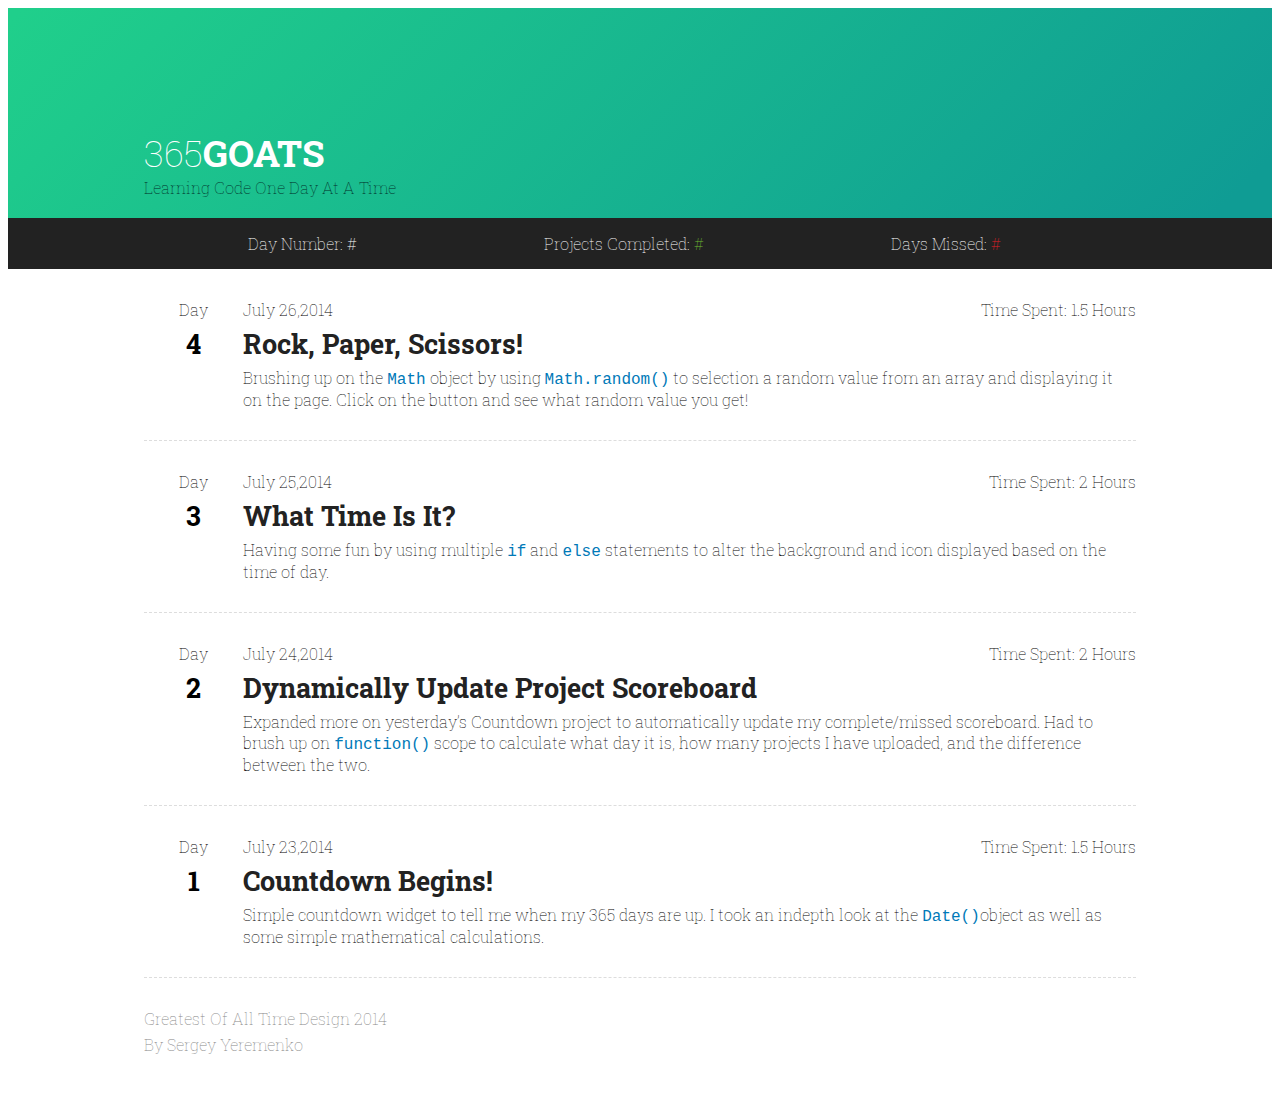
==== index.html @ 5b58e989 "Day 4" ====
<!DOCTYPE html>
<html lang="en" class="no-js">
    <head>
        <meta charset="utf-8">
        <meta http-equiv="X-UA-Compatible" content="IE=edge">
        <title>365 Goats</title>
        <meta name="description" content="Learning Code One Day At A Time">
        <meta name="viewport" content="width=device-width, initial-scale=1">
        <link rel="shortcut icon" href="favicon.ico"> 

        <script src="js/vendor/modernizr-2.6.2.min.js"></script>
        
        <link href='http://fonts.googleapis.com/css?family=Roboto+Slab:100,300,700' rel='stylesheet' type='text/css'>
        <link rel="stylesheet" href="css/normalize.css">
        <link rel="stylesheet" href="css/main.css">
    </head>
    <body>
        <header id="main-header">
            <div class="container">
                <div class="page-title">
                    <h1>
                        <a id="header-logo" href="http://www.365goats.com">
                            <span id="hero-365">365</span><span class="strong">GOATS</span>
                        </a>
                    </h1>
                </div>
                <p class="page-description">Learning Code One Day At A Time</p>
            </div>         
        </header>
        <section id="summary-wrapper">
            <div class="container">
                <div class="summary-single">
                    <span><span class="hidden-sm">Day </span>Number:</span>&nbsp;<span id="day-digit">#</span>
                </div>
                <div class="summary-single">
                    <span><span class="hidden-sm">Projects </span>Completed:</span>&nbsp;<span id="complete-digit">#</span> 
                </div>
                <div class="summary-single">
                    <span><span class="hidden-sm">Days </span>Missed:</span>&nbsp;<span id="missed-digit">#</span>
                </div>
            </div>
        </section>
        <section>
            <div class="container">
                <ul id="project-wrapper">
                    <!-- ////// Day 4 ////// -->
                    <li class="project-single">
                        <div class="project-day text-center">
                            <p>Day<br><span class="project-day-number strong">4</span></p>
                        </div>
                        <div class="project-info-wrapper">
                            <div class="project-info-top">
                                <p>July 26,2014</p>
                                <p class="project-info-time">Time<span class="hidden-sm">&nbsp;Spent</span>: 1.5 Hours</p>
                            </div>
                            <div class="project-info-body">
                                <a href="/day4/summary/" class="project-title strong">Rock, Paper, Scissors!</a>
                                <p class="project-description">Brushing up on the <span class="code">Math</span> object by using <span class="code">Math.random()</span> to selection a random value from an array and displaying it on the page. Click on the button and see what random value you get!</p>
                            </div>
                        </div>
                    </li>
                    <!-- ////// Day 3 ////// -->
                    <li class="project-single">
                        <div class="project-day text-center">
                            <p>Day<br><span class="project-day-number strong">3</span></p>
                        </div>
                        <div class="project-info-wrapper">
                            <div class="project-info-top">
                                <p>July 25,2014</p>
                                <p class="project-info-time">Time<span class="hidden-sm">&nbsp;Spent</span>: 2 Hours</p>
                            </div>
                            <div class="project-info-body">
                                <a href="/day3/summary/" class="project-title strong">What Time Is It?</a>
                                <p class="project-description">Having some fun by using multiple <span class="code">if</span> and <span class="code">else</span> statements to alter the background and icon displayed based on the time of day.</p>
                            </div>
                        </div>
                    </li>
                    <!-- ////// Day 2 ////// -->
                    <li class="project-single">
                        <div class="project-day text-center">
                            <p>Day<br><span class="project-day-number strong">2</span></p>
                        </div>
                        <div class="project-info-wrapper">
                            <div class="project-info-top">
                                <p>July 24,2014</p>
                                <p class="project-info-time">Time<span class="hidden-sm">&nbsp;Spent</span>: 2 Hours</p>
                            </div>
                            <div class="project-info-body">
                                <a href="/day2/summary/" class="project-title strong">Dynamically Update Project Scoreboard</a>
                                <p class="project-description">Expanded more on yesterday’s Countdown project to automatically update my complete/missed scoreboard. Had to brush up on <span class="code">function()</span> scope to calculate what day it is, how many projects I have uploaded, and the difference between the two. </p>
                            </div>
                        </div>
                    </li>
                    <!-- ////// Day 1 ////// -->
                    <li class="project-single">
                        <div class="project-day text-center">
                            <p>Day<br><span class="project-day-number strong">1</span></p>
                        </div>
                        <div class="project-info-wrapper">
                            <div class="project-info-top">
                                <p>July 23,2014</p>
                                <p class="project-info-time">Time<span class="hidden-sm">&nbsp;Spent</span>: 1.5 Hours</p>
                            </div>
                            <div class="project-info-body">
                                <a href="/day1/summary/" class="project-title strong">Countdown Begins!</a>
                                <p class="project-description">Simple countdown widget to tell me when my 365 days are up. I took an indepth look at the <span class="code">Date()</span>object as well as some simple mathematical calculations.</p>
                            </div>
                        </div>
                    </li>
                </ul>
            </div>
        </section>
        <footer>
            <div class="container">
                <a href="http://www.madebygoat.com">Greatest Of All Time Design 2014</a>
                <p>By Sergey Yeremenko</p>
            </div>
        </footer>


        <!-- <script src="//ajax.googleapis.com/ajax/libs/jquery/1.10.2/jquery.min.js"></script> -->
        <!-- <script>window.jQuery || document.write('<script src="js/vendor/jquery-1.10.2.min.js"><\/script>')</script> -->
        <script src="js/plugins.js"></script>
        <script src="js/main.js"></script>
        <script>
          (function(i,s,o,g,r,a,m){i['GoogleAnalyticsObject']=r;i[r]=i[r]||function(){
          (i[r].q=i[r].q||[]).push(arguments)},i[r].l=1*new Date();a=s.createElement(o),
          m=s.getElementsByTagName(o)[0];a.async=1;a.src=g;m.parentNode.insertBefore(a,m)
          })(window,document,'script','//www.google-analytics.com/analytics.js','ga');

          ga('create', 'UA-29685381-2', 'auto');
          ga('send', 'pageview');

        </script>
    </body>
</html>
---- css/main.css ----
html,
#hero-365 {
	font-family: 'Roboto Slab', serif;
	font-weight: 100;
}
.container {
	max-width: 992px;
	margin-left: auto;
	margin-right: auto;
	padding-left: 15px;
	padding-right: 15px;
}
.text-center {
	text-align: center;
}
.text-right {
	text-align: right;
}
.strong {
	font-weight: 700;
}
p, pre {
    margin: 0;
}

/* ================
   ==== HEADER ====
   ================ */

#main-header {
	height: 60px;
	padding-top: 120px;
	padding-bottom: 30px;
}
#main-header,
#mini-header {
	background: #20cf8b; /* Old browsers */
	/* IE9 SVG, needs conditional override of 'filter' to 'none' */
    background: -moz-linear-gradient(-45deg, #20cf8b 1%, #0f9c94 96%); /* FF3.6+ */
	background: -webkit-gradient(linear, left top, right bottom, color-stop(1%,#20cf8b), color-stop(96%,#0f9c94)); /* Chrome,Safari4+ */
	background: -webkit-linear-gradient(-45deg, #20cf8b 1%,#0f9c94 96%); /* Chrome10+,Safari5.1+ */
	background: -o-linear-gradient(-45deg, #20cf8b 1%,#0f9c94 96%); /* Opera 11.10+ */
	background: -ms-linear-gradient(-45deg, #20cf8b 1%,#0f9c94 96%); /* IE10+ */
	background: linear-gradient(135deg, #20cf8b 1%,#0f9c94 96%); /* W3C */
	filter: progid:DXImageTransform.Microsoft.gradient( startColorstr='#20cf8b', endColorstr='#0f9c94',GradientType=1 ); /* IE6-8 fallback on horizontal gradient */
	
	color: #fff;
}
#mini-header {
	padding-top: 15px;
	padding-bottom: 15px;
}
#header-logo,
#summary-header-logo {
	text-decoration: none;
}
#header-logo {
	color: #fff;
}
#summary-header-logo {
	color: #fff;
}
.page-title a {
	display: inline-block;
	text-decoration: none;
	color: #fff;
}
.page-title h1 {
	font-size: 2.33em;
	margin: 0;
}
.page-description {
	color: #012f2a;
	font-size: 1em;
	margin: 0;
}

/* =====================
   ==== SUMMARY ROW ====
   ===================== */

#summary-wrapper {
	background:#222;
	color: #fff;
	padding-top: 15px;
	padding-bottom: 15px;
}
#summary-wrapper p {
	font-weight: 100;
	margin:0;
}
.summary-single {
	display: inline-block;
	width: 32%;
	text-align: center;
}
#complete-digit {
	color:#6DBB33;
}
#missed-digit {
	color: #E11F27;
}
#project-wrapper {
	list-style-type: none;
	padding: 0;
	margin: 0;
}
.project-single {
	padding-top: 30px;
	padding-bottom: 30px;
	border-bottom:1px dashed #ddd;
}
.project-day {
	display: inline-block;
	width: 10%;
	float: left;
}
.project-day-number {
	display: inline-block;
	font-size: 1.666em;
	margin-top: 6px;
}
.project-info-wrapper {
	display: inline-block;
	width: 90%;
}
.project-info-top p {
	display: inline-block;
}
.project-info-time {
	float: right;
}
.project-info-body {
	margin-top: 6px;
}
.project-title {
	display: inline-block;
	font-size: 1.666em;
	margin-bottom: 6px;
	text-decoration: none;
	color: #222;
}
#project-demo {
	padding-top: 30px;
	padding-bottom: 30px;
}

/* ====================
   === CODE-SNIPPET ===
   ==================== */

.code {
	font-family:"Courier New", Courier, monospace;
	color: #0079b8;
}
.code-snippet-title,
.code-snippet {
	display: inline-block;
}
.code-snippet-title {
	color: #cacaca;
    float: left;
    font-size: 1.666em;
    margin-top: 10px;
    padding-right: 3%;
    width: 20%;
}
.code-snippet {
	width: 77%;
}
.code-snippet-second {
	margin-top: 20px;
}
.code-snippet-wrapper {
	color:#333;
	background-color: #f8f8f8;
	font-size: .9em;
	padding:4px 20px;
}


/* ================
   ==== FOOTER ====
   ================ */

footer {
	padding-top:30px;
	padding-bottom: 30px;
	color: #888;
}
footer a {
	color: #888;
	text-decoration: none;
}
footer p {
	margin-top:.33em;
}

@media (max-width: 992px) {
}
@media (max-width: 768px) {
	#main-header {
		padding-top: 30px;
	}
	.hidden-sm {
		display: none;
	}
	.code-snippet-wrapper {
		margin-left: -15px;
		margin-right: -15px;
	}
	.project-title,
	.project-day-number,
	.code-snippet-title  {
		font-size: 1.333em;
	}
	.code-snippet-title,
	.code-snippet {
		width: 100%;
		float: none;
	}
	.code-snippet {
		font-size: .9em;
	}
	.project-day {
		width: 20%;
	}
	.project-info-wrapper {
		width: 80%;
	}
}
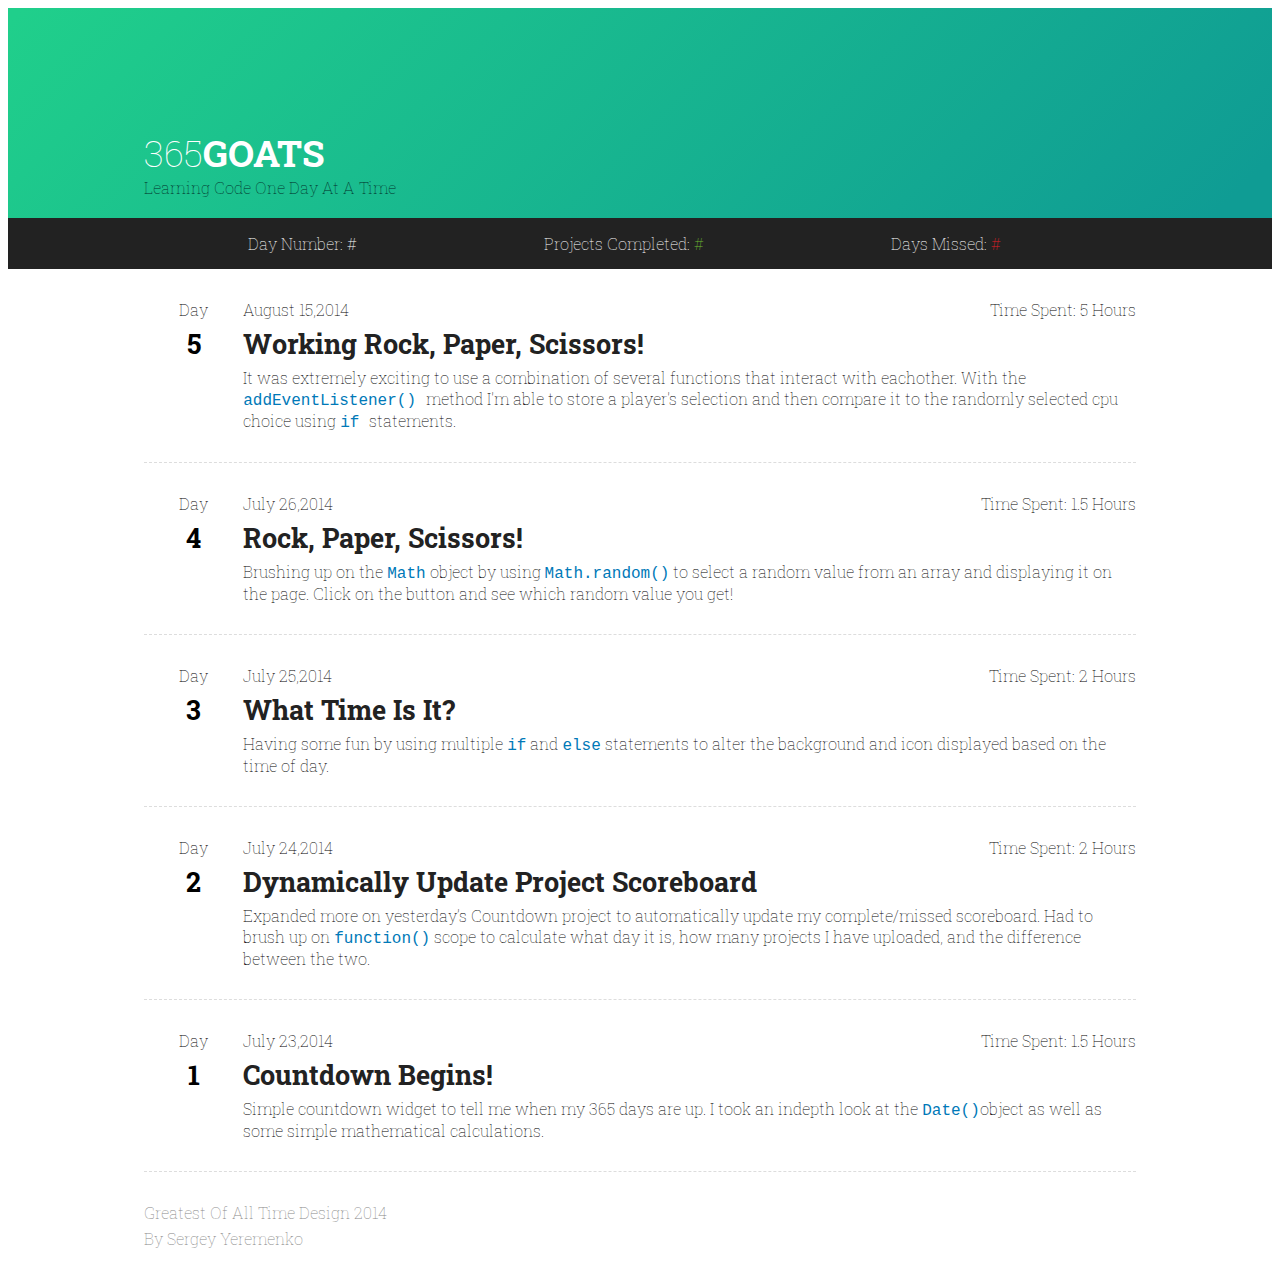
==== commit 37651044: "Day 5" ====
--- a/index.html
+++ b/index.html
@@ -43,6 +43,22 @@
         <section>
             <div class="container">
                 <ul id="project-wrapper">
+                    <!-- ////// Day 5 ////// -->
+                    <li class="project-single">
+                        <div class="project-day text-center">
+                            <p>Day<br><span class="project-day-number strong">5</span></p>
+                        </div>
+                        <div class="project-info-wrapper">
+                            <div class="project-info-top">
+                                <p>August 15,2014</p>
+                                <p class="project-info-time">Time<span class="hidden-sm">&nbsp;Spent</span>: 5 Hours</p>
+                            </div>
+                            <div class="project-info-body">
+                                <a href="/day5/summary/" class="project-title strong">Working Rock, Paper, Scissors!</a>
+                                <p class="project-description">It was extremely exciting to use a combination of several functions that interact with eachother. With the <span class="code">addEventListener() </span>method I'm able to store a player's selection and then compare it to the randomly selected cpu choice using <span class="code">if </span>statements.</p>
+                            </div>
+                        </div>
+                    </li>
                     <!-- ////// Day 4 ////// -->
                     <li class="project-single">
                         <div class="project-day text-center">
@@ -55,7 +71,7 @@
                             </div>
                             <div class="project-info-body">
                                 <a href="/day4/summary/" class="project-title strong">Rock, Paper, Scissors!</a>
-                                <p class="project-description">Brushing up on the <span class="code">Math</span> object by using <span class="code">Math.random()</span> to selection a random value from an array and displaying it on the page. Click on the button and see what random value you get!</p>
+                                <p class="project-description">Brushing up on the <span class="code">Math</span> object by using <span class="code">Math.random()</span> to select a random value from an array and displaying it on the page. Click on the button and see which random value you get!</p>
                             </div>
                         </div>
                     </li>
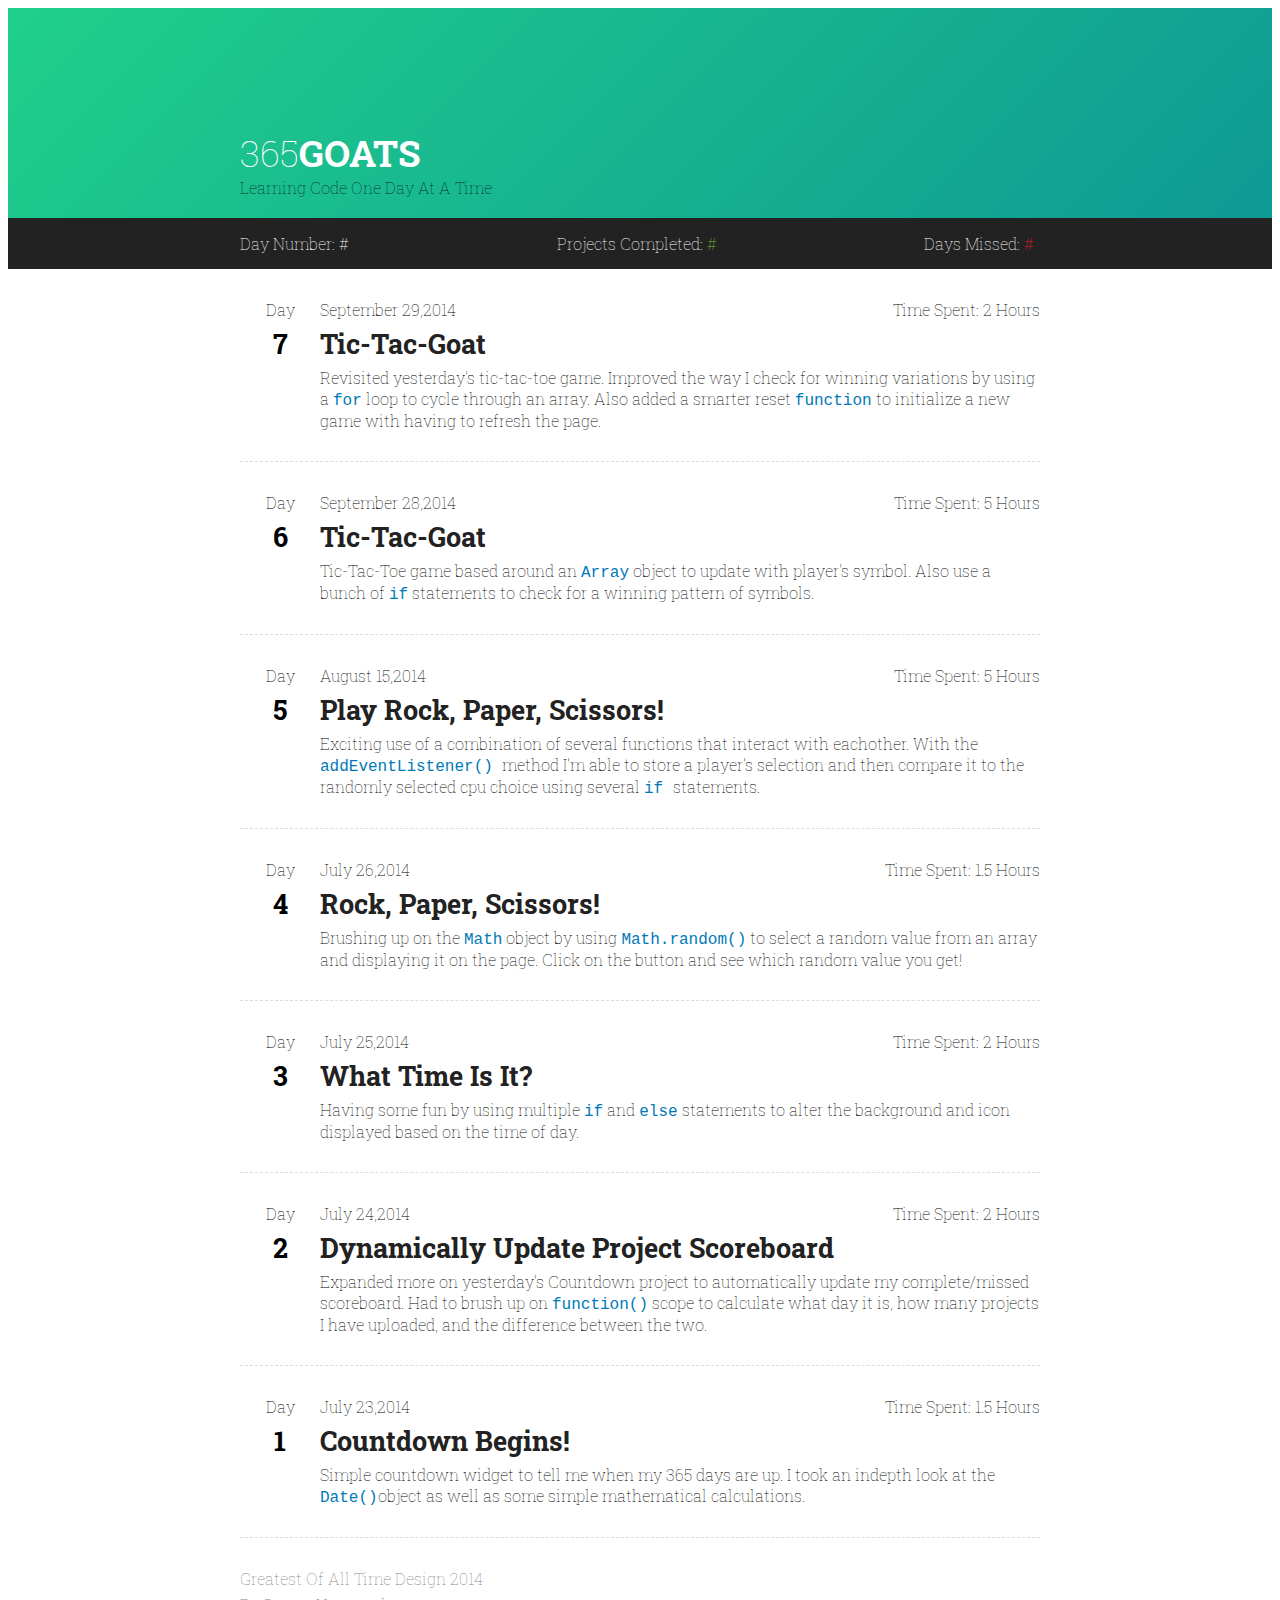
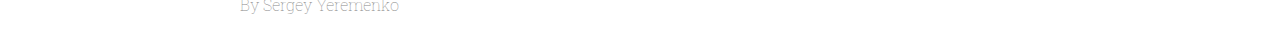
==== commit de1d9a60: "Added day 7" ====
--- a/index.html
+++ b/index.html
@@ -29,13 +29,13 @@
         </header>
         <section id="summary-wrapper">
             <div class="container">
-                <div class="summary-single">
+                <div class="summary-single text-left">
                     <span><span class="hidden-sm">Day </span>Number:</span>&nbsp;<span id="day-digit">#</span>
                 </div>
-                <div class="summary-single">
+                <div class="summary-single text-center">
                     <span><span class="hidden-sm">Projects </span>Completed:</span>&nbsp;<span id="complete-digit">#</span> 
                 </div>
-                <div class="summary-single">
+                <div class="summary-single text-right">
                     <span><span class="hidden-sm">Days </span>Missed:</span>&nbsp;<span id="missed-digit">#</span>
                 </div>
             </div>
@@ -43,6 +43,38 @@
         <section>
             <div class="container">
                 <ul id="project-wrapper">
+                    <!-- ////// Day 7 ////// -->
+                    <li class="project-single">
+                        <div class="project-day text-center">
+                            <p>Day<br><span class="project-day-number strong">7</span></p>
+                        </div>
+                        <div class="project-info-wrapper">
+                            <div class="project-info-top">
+                                <p>September 29,2014</p>
+                                <p class="project-info-time">Time<span class="hidden-sm">&nbsp;Spent</span>: 2 Hours</p>
+                            </div>
+                            <div class="project-info-body">
+                                <a href="/day6/summary/" class="project-title strong">Tic-Tac-Goat</a>
+                                <p class="project-description">Revisited yesterday's tic-tac-toe game. Improved the way I check for winning variations by using a <span class="code">for</span> loop to cycle through an array. Also added a smarter reset <span class="code">function</span> to initialize a new game with having to refresh the page.</p>
+                            </div>
+                        </div>
+                    </li>
+                    <!-- ////// Day 6 ////// -->
+                    <li class="project-single">
+                        <div class="project-day text-center">
+                            <p>Day<br><span class="project-day-number strong">6</span></p>
+                        </div>
+                        <div class="project-info-wrapper">
+                            <div class="project-info-top">
+                                <p>September 28,2014</p>
+                                <p class="project-info-time">Time<span class="hidden-sm">&nbsp;Spent</span>: 5 Hours</p>
+                            </div>
+                            <div class="project-info-body">
+                                <a href="/day6/summary/" class="project-title strong">Tic-Tac-Goat</a>
+                                <p class="project-description">Tic-Tac-Toe game based around an <span class="code">Array</span> object to update with player's symbol. Also use a bunch of <span class="code">if</span> statements to check for a winning pattern of symbols.</p>
+                            </div>
+                        </div>
+                    </li>
                     <!-- ////// Day 5 ////// -->
                     <li class="project-single">
                         <div class="project-day text-center">
@@ -54,8 +86,8 @@
                                 <p class="project-info-time">Time<span class="hidden-sm">&nbsp;Spent</span>: 5 Hours</p>
                             </div>
                             <div class="project-info-body">
-                                <a href="/day5/summary/" class="project-title strong">Working Rock, Paper, Scissors!</a>
-                                <p class="project-description">It was extremely exciting to use a combination of several functions that interact with eachother. With the <span class="code">addEventListener() </span>method I'm able to store a player's selection and then compare it to the randomly selected cpu choice using <span class="code">if </span>statements.</p>
+                                <a href="/day5/summary/" class="project-title strong">Play Rock, Paper, Scissors!</a>
+                                <p class="project-description">Exciting use of a combination of several functions that interact with eachother. With the <span class="code">addEventListener() </span>method I'm able to store a player's selection and then compare it to the randomly selected cpu choice using several <span class="code">if </span>statements.</p>
                             </div>
                         </div>
                     </li>
--- a/css/main.css
+++ b/css/main.css
@@ -4,7 +4,7 @@
 	font-weight: 100;
 }
 .container {
-	max-width: 992px;
+	max-width: 800px;
 	margin-left: auto;
 	margin-right: auto;
 	padding-left: 15px;
@@ -16,8 +16,14 @@
 .text-right {
 	text-align: right;
 }
+.text-left {
+	text-align: left;
+}
 .strong {
 	font-weight: 700;
+}
+.code-comment {
+	color: #ccc;
 }
 p, pre {
     margin: 0;
@@ -91,8 +97,7 @@
 }
 .summary-single {
 	display: inline-block;
-	width: 32%;
-	text-align: center;
+	width: 32.75%;
 }
 #complete-digit {
 	color:#6DBB33;
@@ -199,11 +204,16 @@
 @media (max-width: 992px) {
 }
 @media (max-width: 768px) {
+	.hidden-sm {
+		display: none;
+	}
 	#main-header {
 		padding-top: 30px;
-	}
-	.hidden-sm {
-		display: none;
+		padding-bottom: 50px;
+	}
+	.summary-single {
+		display: block;
+		text-align: left;
 	}
 	.code-snippet-wrapper {
 		margin-left: -15px;
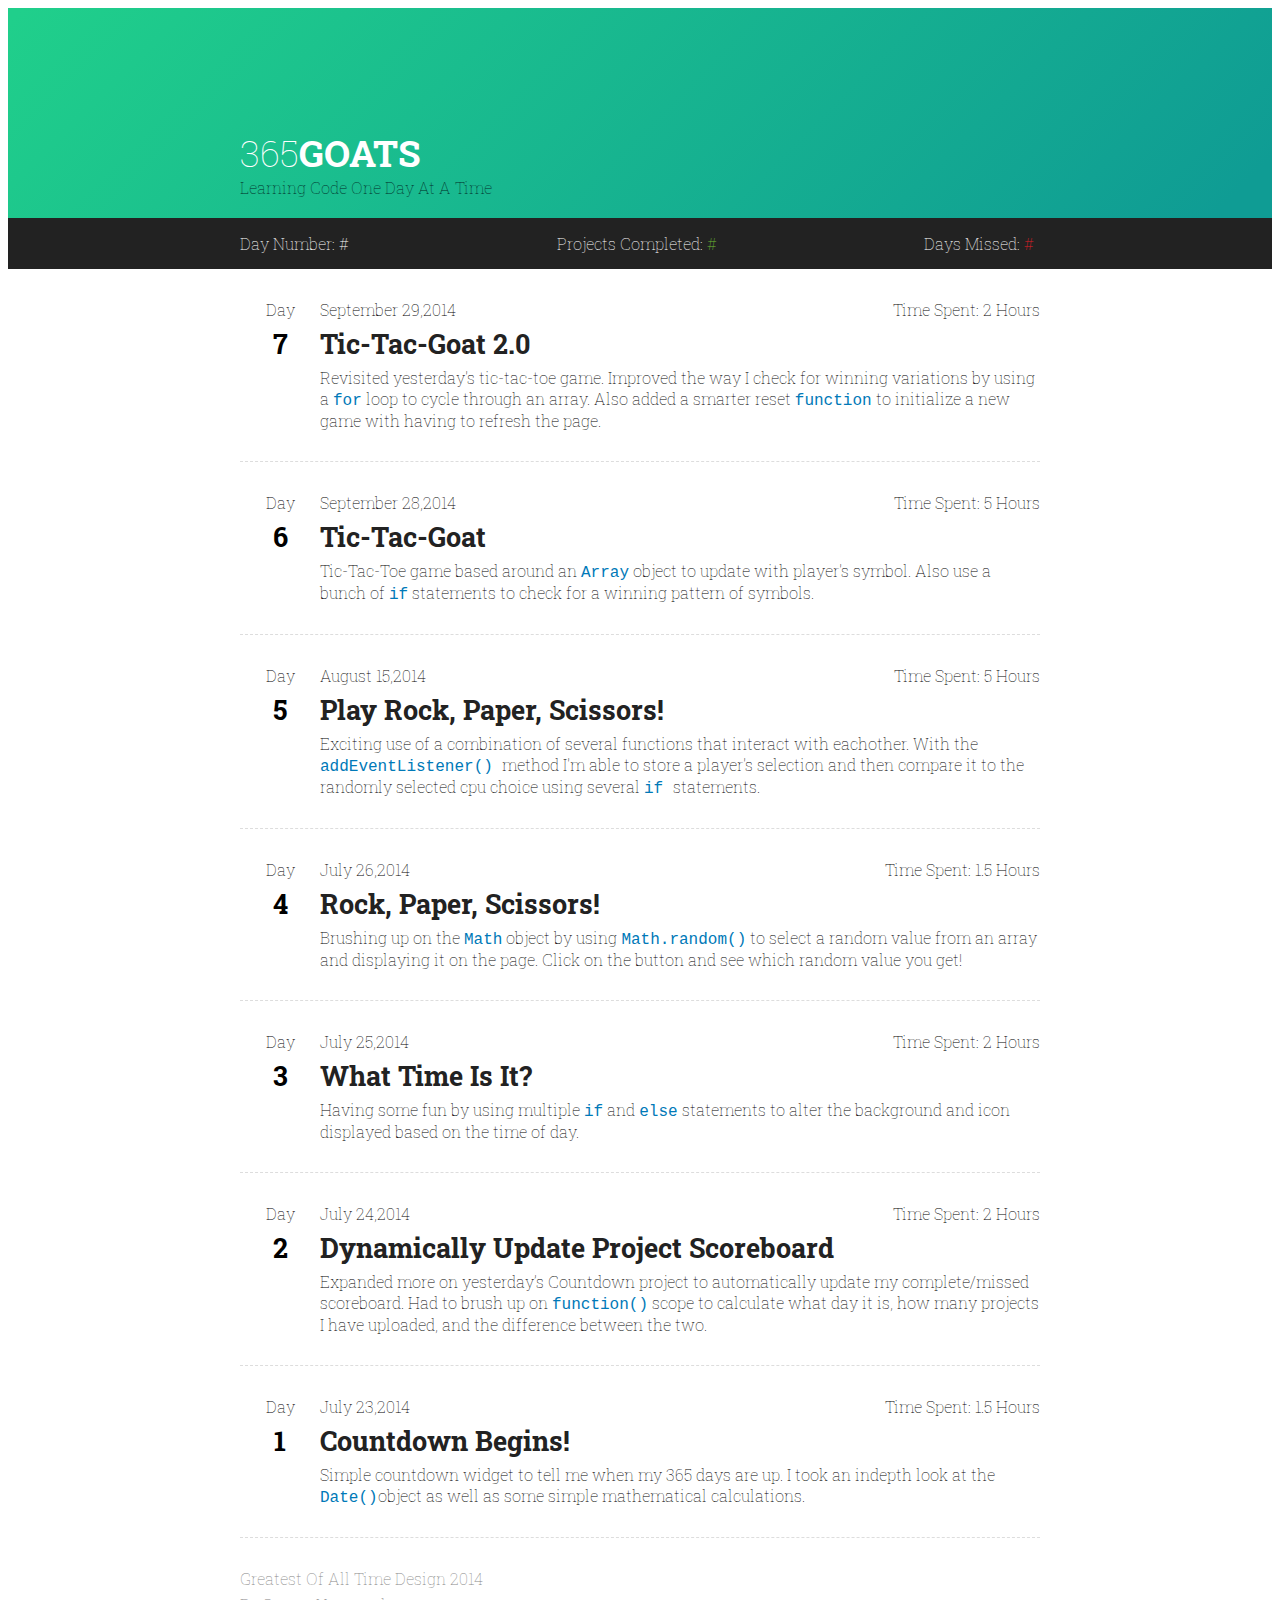
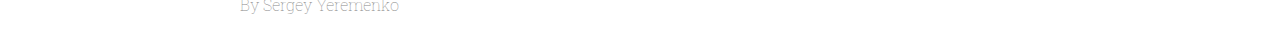
==== commit f0d6e8aa: "fixed some bad links" ====
--- a/index.html
+++ b/index.html
@@ -54,7 +54,7 @@
                                 <p class="project-info-time">Time<span class="hidden-sm">&nbsp;Spent</span>: 2 Hours</p>
                             </div>
                             <div class="project-info-body">
-                                <a href="/day6/summary/" class="project-title strong">Tic-Tac-Goat</a>
+                                <a href="/day7/summary/" class="project-title strong">Tic-Tac-Goat 2.0</a>
                                 <p class="project-description">Revisited yesterday's tic-tac-toe game. Improved the way I check for winning variations by using a <span class="code">for</span> loop to cycle through an array. Also added a smarter reset <span class="code">function</span> to initialize a new game with having to refresh the page.</p>
                             </div>
                         </div>
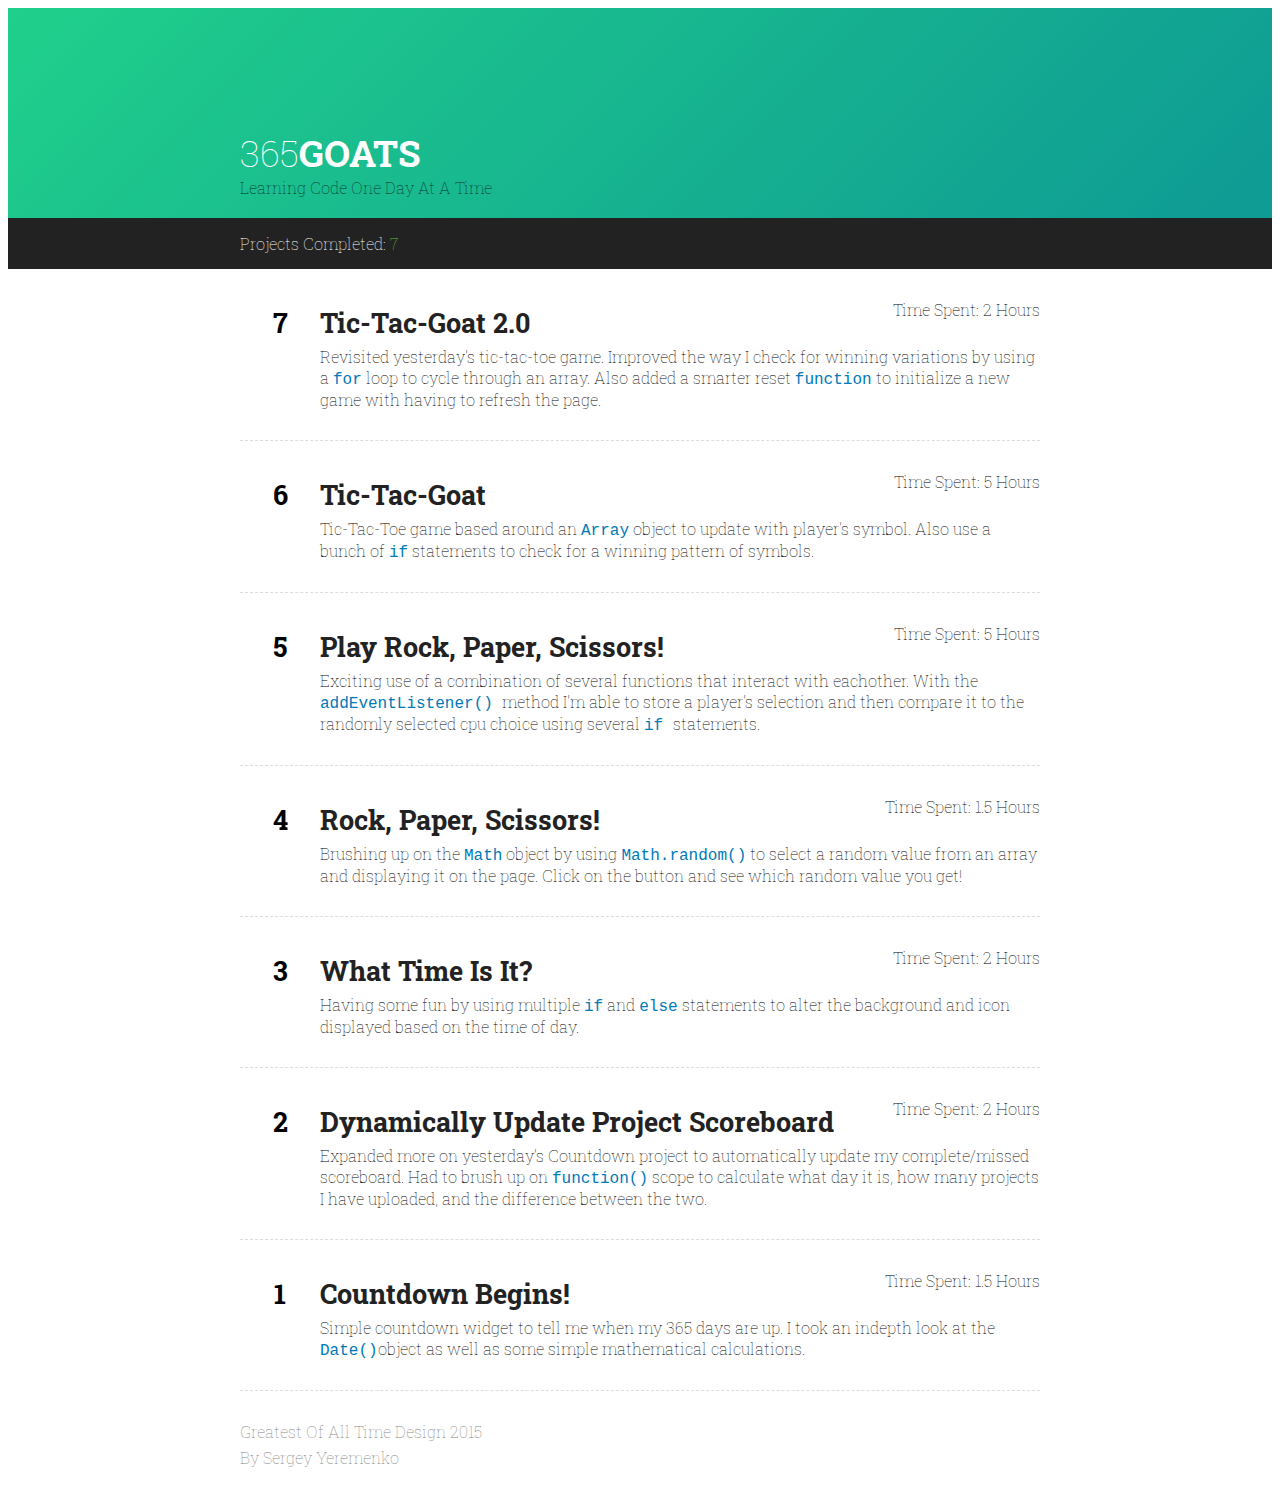
==== commit 8208e145: "Needed cleanup" ====
--- a/index.html
+++ b/index.html
@@ -29,15 +29,15 @@
         </header>
         <section id="summary-wrapper">
             <div class="container">
-                <div class="summary-single text-left">
+                <!-- <div class="summary-single text-left">
                     <span><span class="hidden-sm">Day </span>Number:</span>&nbsp;<span id="day-digit">#</span>
-                </div>
-                <div class="summary-single text-center">
+                </div> -->
+                <div class="summary-single">
                     <span><span class="hidden-sm">Projects </span>Completed:</span>&nbsp;<span id="complete-digit">#</span> 
                 </div>
-                <div class="summary-single text-right">
+                <!-- <div class="summary-single text-right">
                     <span><span class="hidden-sm">Days </span>Missed:</span>&nbsp;<span id="missed-digit">#</span>
-                </div>
+                </div> -->
             </div>
         </section>
         <section>
@@ -46,11 +46,10 @@
                     <!-- ////// Day 7 ////// -->
                     <li class="project-single">
                         <div class="project-day text-center">
-                            <p>Day<br><span class="project-day-number strong">7</span></p>
+                            <p><span class="project-day-number strong">7</span></p>
                         </div>
                         <div class="project-info-wrapper">
                             <div class="project-info-top">
-                                <p>September 29,2014</p>
                                 <p class="project-info-time">Time<span class="hidden-sm">&nbsp;Spent</span>: 2 Hours</p>
                             </div>
                             <div class="project-info-body">
@@ -62,11 +61,10 @@
                     <!-- ////// Day 6 ////// -->
                     <li class="project-single">
                         <div class="project-day text-center">
-                            <p>Day<br><span class="project-day-number strong">6</span></p>
+                            <p><span class="project-day-number strong">6</span></p>
                         </div>
                         <div class="project-info-wrapper">
                             <div class="project-info-top">
-                                <p>September 28,2014</p>
                                 <p class="project-info-time">Time<span class="hidden-sm">&nbsp;Spent</span>: 5 Hours</p>
                             </div>
                             <div class="project-info-body">
@@ -78,11 +76,10 @@
                     <!-- ////// Day 5 ////// -->
                     <li class="project-single">
                         <div class="project-day text-center">
-                            <p>Day<br><span class="project-day-number strong">5</span></p>
+                            <p><span class="project-day-number strong">5</span></p>
                         </div>
                         <div class="project-info-wrapper">
                             <div class="project-info-top">
-                                <p>August 15,2014</p>
                                 <p class="project-info-time">Time<span class="hidden-sm">&nbsp;Spent</span>: 5 Hours</p>
                             </div>
                             <div class="project-info-body">
@@ -94,11 +91,10 @@
                     <!-- ////// Day 4 ////// -->
                     <li class="project-single">
                         <div class="project-day text-center">
-                            <p>Day<br><span class="project-day-number strong">4</span></p>
+                            <p><span class="project-day-number strong">4</span></p>
                         </div>
                         <div class="project-info-wrapper">
                             <div class="project-info-top">
-                                <p>July 26,2014</p>
                                 <p class="project-info-time">Time<span class="hidden-sm">&nbsp;Spent</span>: 1.5 Hours</p>
                             </div>
                             <div class="project-info-body">
@@ -110,11 +106,10 @@
                     <!-- ////// Day 3 ////// -->
                     <li class="project-single">
                         <div class="project-day text-center">
-                            <p>Day<br><span class="project-day-number strong">3</span></p>
+                            <p><span class="project-day-number strong">3</span></p>
                         </div>
                         <div class="project-info-wrapper">
                             <div class="project-info-top">
-                                <p>July 25,2014</p>
                                 <p class="project-info-time">Time<span class="hidden-sm">&nbsp;Spent</span>: 2 Hours</p>
                             </div>
                             <div class="project-info-body">
@@ -126,11 +121,10 @@
                     <!-- ////// Day 2 ////// -->
                     <li class="project-single">
                         <div class="project-day text-center">
-                            <p>Day<br><span class="project-day-number strong">2</span></p>
+                            <p><span class="project-day-number strong">2</span></p>
                         </div>
                         <div class="project-info-wrapper">
                             <div class="project-info-top">
-                                <p>July 24,2014</p>
                                 <p class="project-info-time">Time<span class="hidden-sm">&nbsp;Spent</span>: 2 Hours</p>
                             </div>
                             <div class="project-info-body">
@@ -142,11 +136,10 @@
                     <!-- ////// Day 1 ////// -->
                     <li class="project-single">
                         <div class="project-day text-center">
-                            <p>Day<br><span class="project-day-number strong">1</span></p>
+                            <p><span class="project-day-number strong">1</span></p>
                         </div>
                         <div class="project-info-wrapper">
                             <div class="project-info-top">
-                                <p>July 23,2014</p>
                                 <p class="project-info-time">Time<span class="hidden-sm">&nbsp;Spent</span>: 1.5 Hours</p>
                             </div>
                             <div class="project-info-body">
@@ -160,7 +153,7 @@
         </section>
         <footer>
             <div class="container">
-                <a href="http://www.madebygoat.com">Greatest Of All Time Design 2014</a>
+                <a href="http://www.madebygoat.com">Greatest Of All Time Design 2015</a>
                 <p>By Sergey Yeremenko</p>
             </div>
         </footer>
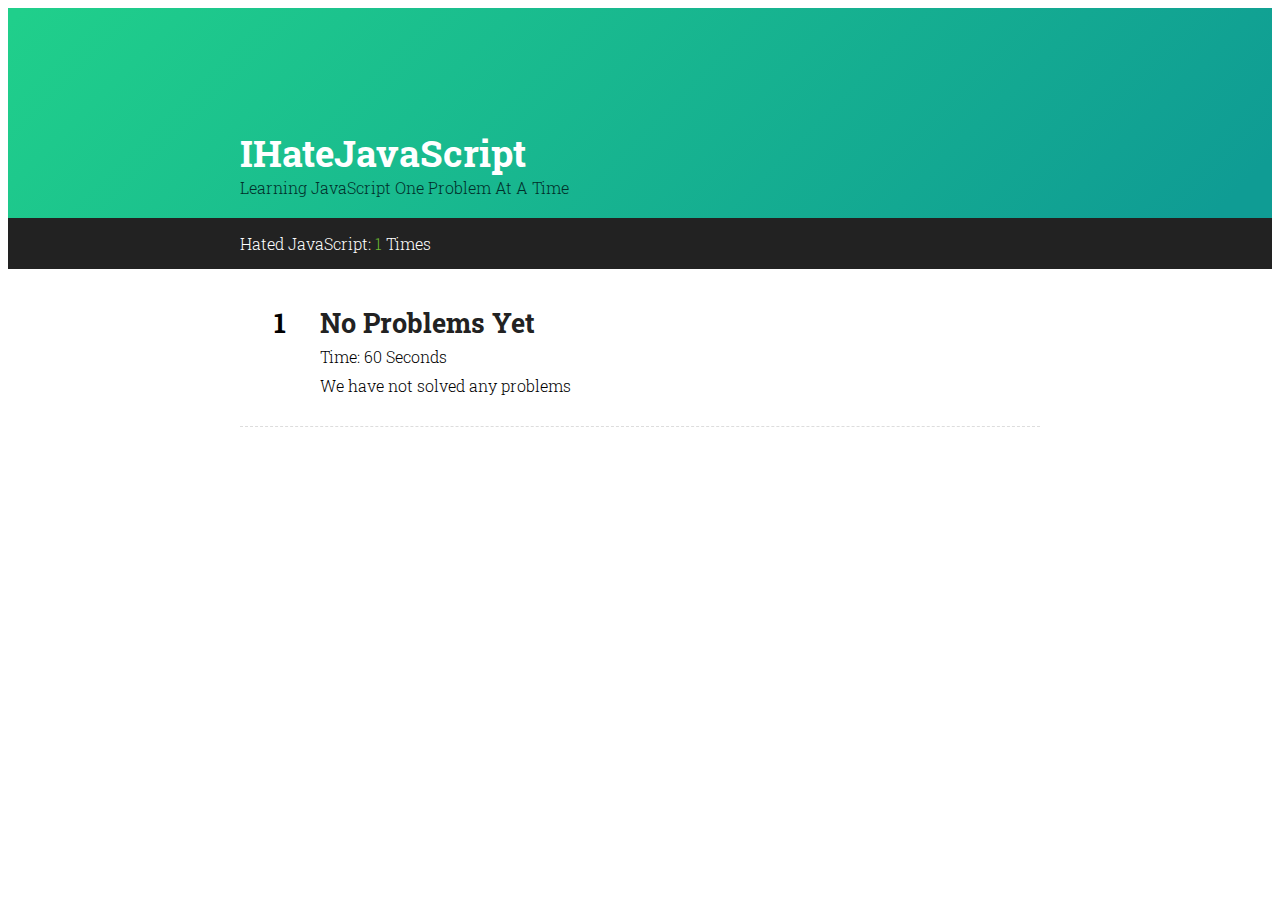
==== commit 4cf12c21: "Init: Using 365 Template to get things rolling" ====
--- a/index.html
+++ b/index.html
@@ -3,13 +3,13 @@
     <head>
         <meta charset="utf-8">
         <meta http-equiv="X-UA-Compatible" content="IE=edge">
-        <title>365 Goats</title>
-        <meta name="description" content="Learning Code One Day At A Time">
+        <title>I Hate JS</title>
+        <meta name="description" content="Learning JavaScript One Problem At A Time">
         <meta name="viewport" content="width=device-width, initial-scale=1">
-        <link rel="shortcut icon" href="favicon.ico"> 
+        <!-- <link rel="shortcut icon" href="favicon.ico"> -->
 
         <script src="js/vendor/modernizr-2.6.2.min.js"></script>
-        
+
         <link href='http://fonts.googleapis.com/css?family=Roboto+Slab:100,300,700' rel='stylesheet' type='text/css'>
         <link rel="stylesheet" href="css/normalize.css">
         <link rel="stylesheet" href="css/main.css">
@@ -19,13 +19,13 @@
             <div class="container">
                 <div class="page-title">
                     <h1>
-                        <a id="header-logo" href="http://www.365goats.com">
-                            <span id="hero-365">365</span><span class="strong">GOATS</span>
+                        <a id="header-logo" href="http://www.ihatejs.com">
+                            I<span class="strong">Hate</span>JavaScript
                         </a>
                     </h1>
                 </div>
-                <p class="page-description">Learning Code One Day At A Time</p>
-            </div>         
+                <p class="page-description">Learning JavaScript One Problem At A Time</p>
+            </div>
         </header>
         <section id="summary-wrapper">
             <div class="container">
@@ -33,7 +33,7 @@
                     <span><span class="hidden-sm">Day </span>Number:</span>&nbsp;<span id="day-digit">#</span>
                 </div> -->
                 <div class="summary-single">
-                    <span><span class="hidden-sm">Projects </span>Completed:</span>&nbsp;<span id="complete-digit">#</span> 
+                    <span><span class="hidden-sm">Hated </span>JavaScript:</span>&nbsp;<span id="complete-digit">0</span> Times
                 </div>
                 <!-- <div class="summary-single text-right">
                     <span><span class="hidden-sm">Days </span>Missed:</span>&nbsp;<span id="missed-digit">#</span>
@@ -43,135 +43,25 @@
         <section>
             <div class="container">
                 <ul id="project-wrapper">
-                    <!-- ////// Day 7 ////// -->
-                    <li class="project-single">
-                        <div class="project-day text-center">
-                            <p><span class="project-day-number strong">7</span></p>
-                        </div>
-                        <div class="project-info-wrapper">
-                            <div class="project-info-top">
-                                <p class="project-info-time">Time<span class="hidden-sm">&nbsp;Spent</span>: 2 Hours</p>
-                            </div>
-                            <div class="project-info-body">
-                                <a href="/day7/summary/" class="project-title strong">Tic-Tac-Goat 2.0</a>
-                                <p class="project-description">Revisited yesterday's tic-tac-toe game. Improved the way I check for winning variations by using a <span class="code">for</span> loop to cycle through an array. Also added a smarter reset <span class="code">function</span> to initialize a new game with having to refresh the page.</p>
-                            </div>
-                        </div>
-                    </li>
-                    <!-- ////// Day 6 ////// -->
-                    <li class="project-single">
-                        <div class="project-day text-center">
-                            <p><span class="project-day-number strong">6</span></p>
-                        </div>
-                        <div class="project-info-wrapper">
-                            <div class="project-info-top">
-                                <p class="project-info-time">Time<span class="hidden-sm">&nbsp;Spent</span>: 5 Hours</p>
-                            </div>
-                            <div class="project-info-body">
-                                <a href="/day6/summary/" class="project-title strong">Tic-Tac-Goat</a>
-                                <p class="project-description">Tic-Tac-Toe game based around an <span class="code">Array</span> object to update with player's symbol. Also use a bunch of <span class="code">if</span> statements to check for a winning pattern of symbols.</p>
-                            </div>
-                        </div>
-                    </li>
-                    <!-- ////// Day 5 ////// -->
-                    <li class="project-single">
-                        <div class="project-day text-center">
-                            <p><span class="project-day-number strong">5</span></p>
-                        </div>
-                        <div class="project-info-wrapper">
-                            <div class="project-info-top">
-                                <p class="project-info-time">Time<span class="hidden-sm">&nbsp;Spent</span>: 5 Hours</p>
-                            </div>
-                            <div class="project-info-body">
-                                <a href="/day5/summary/" class="project-title strong">Play Rock, Paper, Scissors!</a>
-                                <p class="project-description">Exciting use of a combination of several functions that interact with eachother. With the <span class="code">addEventListener() </span>method I'm able to store a player's selection and then compare it to the randomly selected cpu choice using several <span class="code">if </span>statements.</p>
-                            </div>
-                        </div>
-                    </li>
-                    <!-- ////// Day 4 ////// -->
-                    <li class="project-single">
-                        <div class="project-day text-center">
-                            <p><span class="project-day-number strong">4</span></p>
-                        </div>
-                        <div class="project-info-wrapper">
-                            <div class="project-info-top">
-                                <p class="project-info-time">Time<span class="hidden-sm">&nbsp;Spent</span>: 1.5 Hours</p>
-                            </div>
-                            <div class="project-info-body">
-                                <a href="/day4/summary/" class="project-title strong">Rock, Paper, Scissors!</a>
-                                <p class="project-description">Brushing up on the <span class="code">Math</span> object by using <span class="code">Math.random()</span> to select a random value from an array and displaying it on the page. Click on the button and see which random value you get!</p>
-                            </div>
-                        </div>
-                    </li>
-                    <!-- ////// Day 3 ////// -->
-                    <li class="project-single">
-                        <div class="project-day text-center">
-                            <p><span class="project-day-number strong">3</span></p>
-                        </div>
-                        <div class="project-info-wrapper">
-                            <div class="project-info-top">
-                                <p class="project-info-time">Time<span class="hidden-sm">&nbsp;Spent</span>: 2 Hours</p>
-                            </div>
-                            <div class="project-info-body">
-                                <a href="/day3/summary/" class="project-title strong">What Time Is It?</a>
-                                <p class="project-description">Having some fun by using multiple <span class="code">if</span> and <span class="code">else</span> statements to alter the background and icon displayed based on the time of day.</p>
-                            </div>
-                        </div>
-                    </li>
-                    <!-- ////// Day 2 ////// -->
-                    <li class="project-single">
-                        <div class="project-day text-center">
-                            <p><span class="project-day-number strong">2</span></p>
-                        </div>
-                        <div class="project-info-wrapper">
-                            <div class="project-info-top">
-                                <p class="project-info-time">Time<span class="hidden-sm">&nbsp;Spent</span>: 2 Hours</p>
-                            </div>
-                            <div class="project-info-body">
-                                <a href="/day2/summary/" class="project-title strong">Dynamically Update Project Scoreboard</a>
-                                <p class="project-description">Expanded more on yesterday’s Countdown project to automatically update my complete/missed scoreboard. Had to brush up on <span class="code">function()</span> scope to calculate what day it is, how many projects I have uploaded, and the difference between the two. </p>
-                            </div>
-                        </div>
-                    </li>
                     <!-- ////// Day 1 ////// -->
                     <li class="project-single">
                         <div class="project-day text-center">
                             <p><span class="project-day-number strong">1</span></p>
                         </div>
                         <div class="project-info-wrapper">
-                            <div class="project-info-top">
-                                <p class="project-info-time">Time<span class="hidden-sm">&nbsp;Spent</span>: 1.5 Hours</p>
-                            </div>
                             <div class="project-info-body">
-                                <a href="/day1/summary/" class="project-title strong">Countdown Begins!</a>
-                                <p class="project-description">Simple countdown widget to tell me when my 365 days are up. I took an indepth look at the <span class="code">Date()</span>object as well as some simple mathematical calculations.</p>
+                                <a href="/day1/summary/" class="project-title strong">No Problems Yet</a>
+                                <p class="project-info-time">Time: 60 Seconds</p>
+                                <p class="project-description">We have not solved any problems</p>
                             </div>
                         </div>
                     </li>
                 </ul>
             </div>
         </section>
-        <footer>
-            <div class="container">
-                <a href="http://www.madebygoat.com">Greatest Of All Time Design 2015</a>
-                <p>By Sergey Yeremenko</p>
-            </div>
-        </footer>
-
-
         <!-- <script src="//ajax.googleapis.com/ajax/libs/jquery/1.10.2/jquery.min.js"></script> -->
         <!-- <script>window.jQuery || document.write('<script src="js/vendor/jquery-1.10.2.min.js"><\/script>')</script> -->
         <script src="js/plugins.js"></script>
         <script src="js/main.js"></script>
-        <script>
-          (function(i,s,o,g,r,a,m){i['GoogleAnalyticsObject']=r;i[r]=i[r]||function(){
-          (i[r].q=i[r].q||[]).push(arguments)},i[r].l=1*new Date();a=s.createElement(o),
-          m=s.getElementsByTagName(o)[0];a.async=1;a.src=g;m.parentNode.insertBefore(a,m)
-          })(window,document,'script','//www.google-analytics.com/analytics.js','ga');
-
-          ga('create', 'UA-29685381-2', 'auto');
-          ga('send', 'pageview');
-
-        </script>
     </body>
 </html>
--- a/css/main.css
+++ b/css/main.css
@@ -1,7 +1,12 @@
 html,
 #hero-365 {
 	font-family: 'Roboto Slab', serif;
+}
+#hero-365 {
 	font-weight: 100;
+}
+html {
+	font-weight: 300;
 }
 .container {
 	max-width: 800px;
@@ -133,7 +138,8 @@
 	display: inline-block;
 }
 .project-info-time {
-	float: right;
+	/*float: right;*/
+	margin-bottom: 8px;
 }
 .project-info-body {
 	margin-top: 6px;
@@ -144,6 +150,11 @@
 	margin-bottom: 6px;
 	text-decoration: none;
 	color: #222;
+}
+.project-title:hover,
+.project-title:active {
+	color: #009589;
+	text-decoration: underline;
 }
 #project-demo {
 	padding-top: 30px;
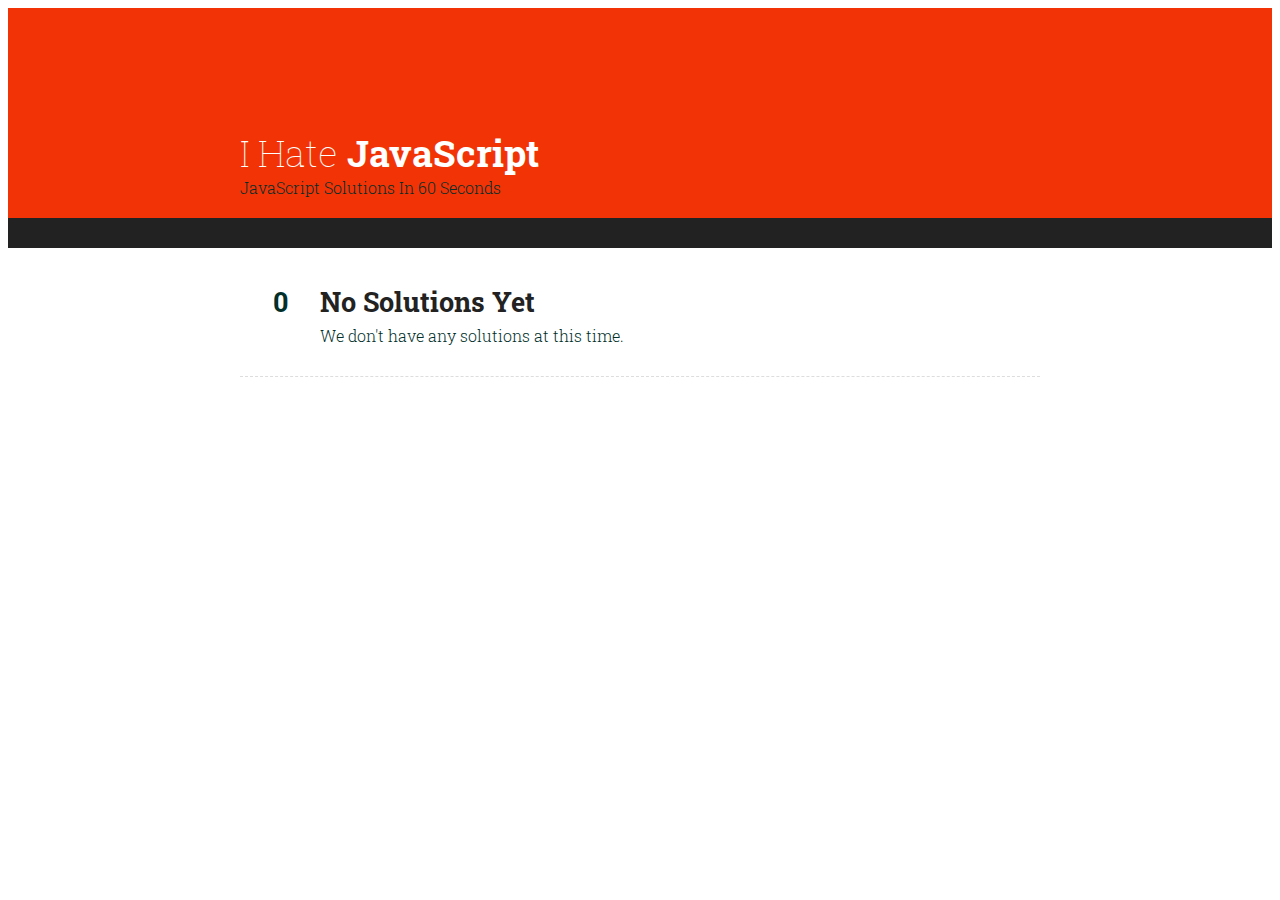
==== commit b27b9ecf: "Cleaned up leftover GOAT styling. Ready to go!" ====
--- a/index.html
+++ b/index.html
@@ -4,13 +4,13 @@
         <meta charset="utf-8">
         <meta http-equiv="X-UA-Compatible" content="IE=edge">
         <title>I Hate JS</title>
-        <meta name="description" content="Learning JavaScript One Problem At A Time">
+        <meta name="description" content="JavaScript Solutions In 60 Seconds">
         <meta name="viewport" content="width=device-width, initial-scale=1">
-        <!-- <link rel="shortcut icon" href="favicon.ico"> -->
+        <link rel="shortcut icon" href="img/favicon.ico">
 
         <script src="js/vendor/modernizr-2.6.2.min.js"></script>
 
-        <link href='http://fonts.googleapis.com/css?family=Roboto+Slab:100,300,700' rel='stylesheet' type='text/css'>
+        <link href='https://fonts.googleapis.com/css?family=Roboto+Slab:100,300,700' rel='stylesheet' type='text/css'>
         <link rel="stylesheet" href="css/normalize.css">
         <link rel="stylesheet" href="css/main.css">
     </head>
@@ -18,43 +18,38 @@
         <header id="main-header">
             <div class="container">
                 <div class="page-title">
-                    <h1>
                         <a id="header-logo" href="http://www.ihatejs.com">
-                            I<span class="strong">Hate</span>JavaScript
+                            <h1><span class="skinny">I Hate</span> JavaScript</h1>
                         </a>
                     </h1>
                 </div>
-                <p class="page-description">Learning JavaScript One Problem At A Time</p>
+                <p class="page-description">JavaScript Solutions In 60 Seconds</p>
             </div>
         </header>
         <section id="summary-wrapper">
             <div class="container">
-                <!-- <div class="summary-single text-left">
-                    <span><span class="hidden-sm">Day </span>Number:</span>&nbsp;<span id="day-digit">#</span>
-                </div> -->
-                <div class="summary-single">
-                    <span><span class="hidden-sm">Hated </span>JavaScript:</span>&nbsp;<span id="complete-digit">0</span> Times
-                </div>
-                <!-- <div class="summary-single text-right">
-                    <span><span class="hidden-sm">Days </span>Missed:</span>&nbsp;<span id="missed-digit">#</span>
-                </div> -->
+                <!-- <span>I Hated JavaScript:</span>&nbsp;<span id="complete-digit">0</span> Times -->
             </div>
         </section>
         <section>
             <div class="container">
                 <ul id="project-wrapper">
-                    <!-- ////// Day 1 ////// -->
+                    <!-- 0 ---------------------------------------------------->
                     <li class="project-single">
-                        <div class="project-day text-center">
-                            <p><span class="project-day-number strong">1</span></p>
-                        </div>
-                        <div class="project-info-wrapper">
-                            <div class="project-info-body">
-                                <a href="/day1/summary/" class="project-title strong">No Problems Yet</a>
-                                <p class="project-info-time">Time: 60 Seconds</p>
-                                <p class="project-description">We have not solved any problems</p>
+                            <a href="#" class="project-link">
+                            <div class="project-day text-center">
+                                <p><span class="project-day-number strong">0</span></p>
                             </div>
-                        </div>
+                            <div class="project-info-wrapper">
+                                <div class="project-info-body">
+                                    <p>
+                                        <span class="project-title strong">No Solutions Yet</span>
+                                        <!-- <span class="project-info-time">Time: 60 Seconds</span> -->
+                                        <span class="project-description">We don't have any solutions at this time.</span>
+                                    </p>
+                                </div>
+                            </div>
+                        </a>
                     </li>
                 </ul>
             </div>
--- a/css/main.css
+++ b/css/main.css
@@ -1,37 +1,38 @@
 html,
 #hero-365 {
-	font-family: 'Roboto Slab', serif;
-}
-#hero-365 {
-	font-weight: 100;
+  font-family: 'Roboto Slab', serif;
+}
+.skinny {
+  font-weight: 100;
 }
 html {
-	font-weight: 300;
+  font-weight: 300;
 }
 .container {
-	max-width: 800px;
-	margin-left: auto;
-	margin-right: auto;
-	padding-left: 15px;
-	padding-right: 15px;
+  max-width: 800px;
+  margin-right: auto;
+  margin-left: auto;
+  padding-right: 15px;
+  padding-left: 15px;
 }
 .text-center {
-	text-align: center;
+  text-align: center;
 }
 .text-right {
-	text-align: right;
+  text-align: right;
 }
 .text-left {
-	text-align: left;
+  text-align: left;
 }
 .strong {
-	font-weight: 700;
+  font-weight: 700;
 }
 .code-comment {
-	color: #ccc;
-}
-p, pre {
-    margin: 0;
+  color: #ccc;
+}
+p,
+pre {
+  margin: 0;
 }
 
 /* ================
@@ -39,51 +40,47 @@
    ================ */
 
 #main-header {
-	height: 60px;
-	padding-top: 120px;
-	padding-bottom: 30px;
+  height: 60px;
+  padding-top: 120px;
+  padding-bottom: 30px;
 }
 #main-header,
 #mini-header {
-	background: #20cf8b; /* Old browsers */
-	/* IE9 SVG, needs conditional override of 'filter' to 'none' */
-    background: -moz-linear-gradient(-45deg, #20cf8b 1%, #0f9c94 96%); /* FF3.6+ */
-	background: -webkit-gradient(linear, left top, right bottom, color-stop(1%,#20cf8b), color-stop(96%,#0f9c94)); /* Chrome,Safari4+ */
-	background: -webkit-linear-gradient(-45deg, #20cf8b 1%,#0f9c94 96%); /* Chrome10+,Safari5.1+ */
-	background: -o-linear-gradient(-45deg, #20cf8b 1%,#0f9c94 96%); /* Opera 11.10+ */
-	background: -ms-linear-gradient(-45deg, #20cf8b 1%,#0f9c94 96%); /* IE10+ */
-	background: linear-gradient(135deg, #20cf8b 1%,#0f9c94 96%); /* W3C */
-	filter: progid:DXImageTransform.Microsoft.gradient( startColorstr='#20cf8b', endColorstr='#0f9c94',GradientType=1 ); /* IE6-8 fallback on horizontal gradient */
-	
-	color: #fff;
+  color: #fff;
+  background: #f23306; /* Old browsers */
 }
 #mini-header {
-	padding-top: 15px;
-	padding-bottom: 15px;
+  padding-top: 15px;
+  padding-bottom: 15px;
 }
 #header-logo,
 #summary-header-logo {
-	text-decoration: none;
+  text-decoration: none;
 }
 #header-logo {
-	color: #fff;
+  color: #fff;
 }
 #summary-header-logo {
-	color: #fff;
+  color: #fff;
 }
 .page-title a {
-	display: inline-block;
-	text-decoration: none;
-	color: #fff;
+  display: inline-block;
+
+  text-decoration: none;
+
+  color: #fff;
 }
 .page-title h1 {
-	font-size: 2.33em;
-	margin: 0;
+  font-size: 2.33em;
+
+  margin: 0;
 }
 .page-description {
-	color: #012f2a;
-	font-size: 1em;
-	margin: 0;
+  font-size: 1em;
+
+  margin: 0;
+
+  color: #012f2a;
 }
 
 /* =====================
@@ -91,74 +88,87 @@
    ===================== */
 
 #summary-wrapper {
-	background:#222;
-	color: #fff;
-	padding-top: 15px;
-	padding-bottom: 15px;
+  padding-top: 15px;
+  padding-bottom: 15px;
+
+  color: #fff;
+  background: #222;
 }
 #summary-wrapper p {
-	font-weight: 100;
-	margin:0;
-}
-.summary-single {
-	display: inline-block;
-	width: 32.75%;
-}
-#complete-digit {
-	color:#6DBB33;
-}
-#missed-digit {
-	color: #E11F27;
+  font-weight: 100;
+
+  margin: 0;
 }
 #project-wrapper {
-	list-style-type: none;
-	padding: 0;
-	margin: 0;
+  margin: 0;
+  padding: 0;
+
+  list-style-type: none;
 }
 .project-single {
-	padding-top: 30px;
-	padding-bottom: 30px;
-	border-bottom:1px dashed #ddd;
+  padding-top: 30px;
+  padding-bottom: 30px;
+
+  border-bottom: 1px dashed #ddd;
+}
+.project-link {
+  display: block;
+  clear: both;
+
+  color: #012f2a;
 }
 .project-day {
-	display: inline-block;
-	width: 10%;
-	float: left;
+  display: inline-block;
+  float: left;
+
+  width: 10%;
 }
 .project-day-number {
-	display: inline-block;
-	font-size: 1.666em;
-	margin-top: 6px;
+  font-size: 1.666em;
+
+  display: inline-block;
+
+  margin-top: 6px;
 }
 .project-info-wrapper {
-	display: inline-block;
-	width: 90%;
+  display: inline-block;
+
+  width: 90%;
 }
 .project-info-top p {
-	display: inline-block;
+  display: inline-block;
 }
 .project-info-time {
-	/*float: right;*/
-	margin-bottom: 8px;
+  /*float: right;*/
+  margin-bottom: 8px;
 }
 .project-info-body {
-	margin-top: 6px;
+  margin-top: 6px;
 }
 .project-title {
-	display: inline-block;
-	font-size: 1.666em;
-	margin-bottom: 6px;
-	text-decoration: none;
-	color: #222;
+  font-size: 1.666em;
+
+  display: inline-block;
+
+  margin-bottom: 6px;
+
+  text-decoration: none;
+
+  color: #222;
 }
 .project-title:hover,
 .project-title:active {
-	color: #009589;
-	text-decoration: underline;
+  text-decoration: underline;
+
+  color: #009589;
+}
+.project-title,
+.project-description {
+  display: block;
 }
 #project-demo {
-	padding-top: 30px;
-	padding-bottom: 30px;
+  padding-top: 30px;
+  padding-bottom: 30px;
 }
 
 /* ====================
@@ -166,32 +176,38 @@
    ==================== */
 
 .code {
-	font-family:"Courier New", Courier, monospace;
-	color: #0079b8;
+  font-family: 'Courier New', Courier, monospace;
+
+  color: #0079b8;
 }
 .code-snippet-title,
 .code-snippet {
-	display: inline-block;
+  display: inline-block;
 }
 .code-snippet-title {
-	color: #cacaca;
-    float: left;
-    font-size: 1.666em;
-    margin-top: 10px;
-    padding-right: 3%;
-    width: 20%;
+  font-size: 1.666em;
+
+  float: left;
+
+  width: 20%;
+  margin-top: 10px;
+  padding-right: 3%;
+
+  color: #cacaca;
 }
 .code-snippet {
-	width: 77%;
+  width: 77%;
 }
 .code-snippet-second {
-	margin-top: 20px;
+  margin-top: 20px;
 }
 .code-snippet-wrapper {
-	color:#333;
-	background-color: #f8f8f8;
-	font-size: .9em;
-	padding:4px 20px;
+  font-size: 0.9em;
+
+  padding: 4px 20px;
+
+  color: #333;
+  background-color: #f8f8f8;
 }
 
 
@@ -200,53 +216,57 @@
    ================ */
 
 footer {
-	padding-top:30px;
-	padding-bottom: 30px;
-	color: #888;
+  padding-top: 30px;
+  padding-bottom: 30px;
+
+  color: #888;
 }
 footer a {
-	color: #888;
-	text-decoration: none;
+  text-decoration: none;
+
+  color: #888;
 }
 footer p {
-	margin-top:.33em;
+  margin-top: 0.33em;
 }
 
 @media (max-width: 992px) {
 }
 @media (max-width: 768px) {
-	.hidden-sm {
-		display: none;
-	}
-	#main-header {
-		padding-top: 30px;
-		padding-bottom: 50px;
-	}
-	.summary-single {
-		display: block;
-		text-align: left;
-	}
-	.code-snippet-wrapper {
-		margin-left: -15px;
-		margin-right: -15px;
-	}
-	.project-title,
-	.project-day-number,
-	.code-snippet-title  {
-		font-size: 1.333em;
-	}
-	.code-snippet-title,
-	.code-snippet {
-		width: 100%;
-		float: none;
-	}
-	.code-snippet {
-		font-size: .9em;
-	}
-	.project-day {
-		width: 20%;
-	}
-	.project-info-wrapper {
-		width: 80%;
-	}
-}+  .hidden-sm {
+    display: none;
+  }
+  #main-header {
+    padding-top: 30px;
+    padding-bottom: 50px;
+  }
+  .summary-single {
+    display: block;
+
+    text-align: left;
+  }
+  .code-snippet-wrapper {
+    margin-right: -15px;
+    margin-left: -15px;
+  }
+  .project-title,
+  .project-day-number,
+  .code-snippet-title {
+    font-size: 1.333em;
+  }
+  .code-snippet-title,
+  .code-snippet {
+    float: none;
+
+    width: 100%;
+  }
+  .code-snippet {
+    font-size: 0.9em;
+  }
+  .project-day {
+    width: 20%;
+  }
+  .project-info-wrapper {
+    width: 80%;
+  }
+}
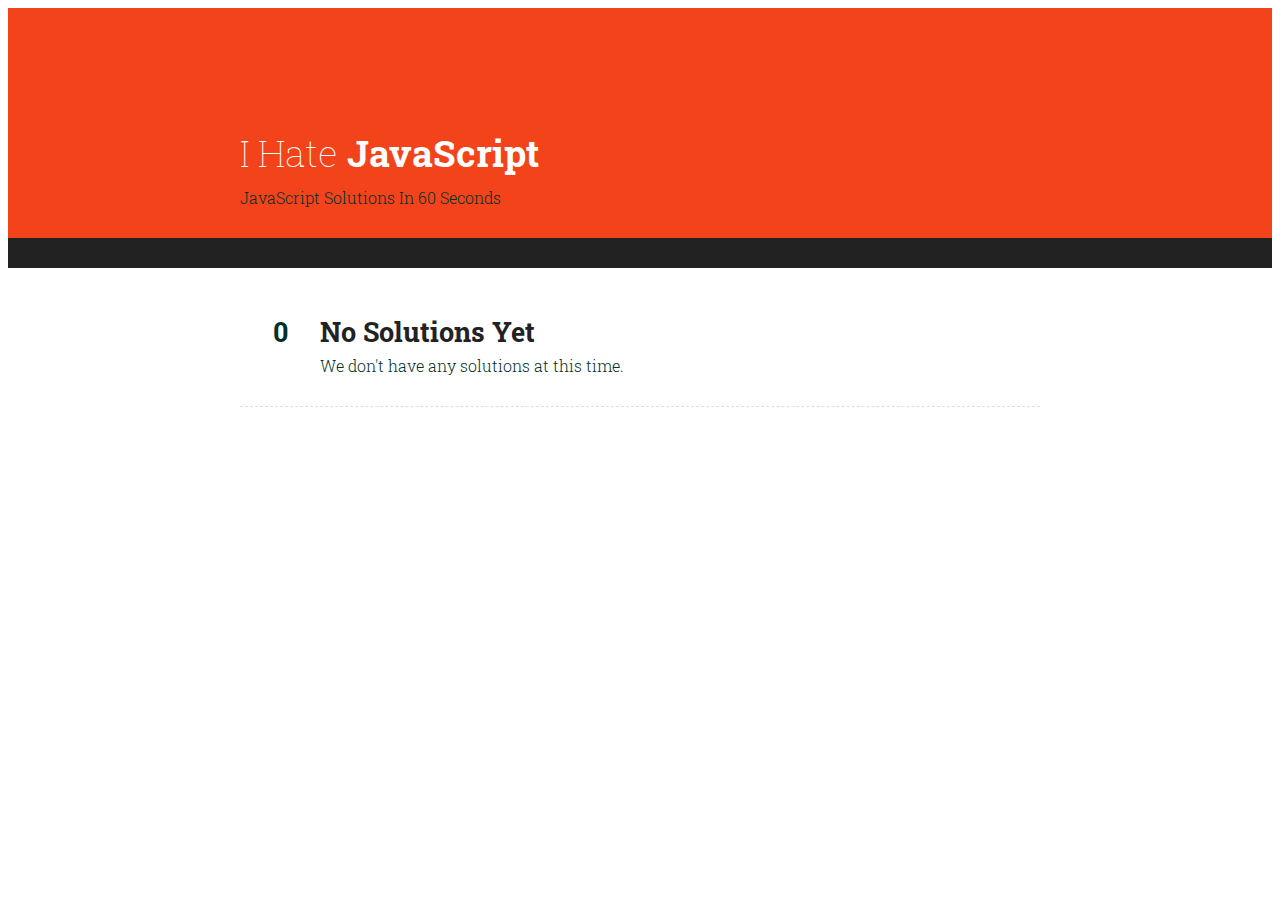
==== commit d06b4d5b: "Header's height adjusts based on content inside" ====
--- a/index.html
+++ b/index.html
@@ -18,10 +18,9 @@
         <header id="main-header">
             <div class="container">
                 <div class="page-title">
-                        <a id="header-logo" href="http://www.ihatejs.com">
-                            <h1><span class="skinny">I Hate</span> JavaScript</h1>
-                        </a>
-                    </h1>
+                    <a id="header-logo" href="http://www.ihatejs.com">
+                        <h1><span class="skinny">I Hate</span> JavaScript</h1>
+                    </a>
                 </div>
                 <p class="page-description">JavaScript Solutions In 60 Seconds</p>
             </div>
--- a/css/main.css
+++ b/css/main.css
@@ -40,14 +40,14 @@
    ================ */
 
 #main-header {
-  height: 60px;
+  min-height: 60px;
   padding-top: 120px;
   padding-bottom: 30px;
 }
 #main-header,
 #mini-header {
   color: #fff;
-  background: #f23306; /* Old browsers */
+  background: #f3431a; /* Old browsers */
 }
 #mini-header {
   padding-top: 15px;
@@ -63,6 +63,9 @@
 #summary-header-logo {
   color: #fff;
 }
+.page-title {
+  margin-bottom: 10px;
+}
 .page-title a {
   display: inline-block;
 
@@ -88,6 +91,7 @@
    ===================== */
 
 #summary-wrapper {
+  margin-bottom: 15px;
   padding-top: 15px;
   padding-bottom: 15px;
 
@@ -106,16 +110,23 @@
   list-style-type: none;
 }
 .project-single {
-  padding-top: 30px;
-  padding-bottom: 30px;
-
   border-bottom: 1px dashed #ddd;
 }
 .project-link {
   display: block;
   clear: both;
 
+  padding-top: 25px;
+  padding-bottom: 30px;
+
   color: #012f2a;
+}
+.project-link:hover,
+.project-link:focus {
+  cursor: pointer;
+  cursor: hand;
+
+  color: #f3431a;
 }
 .project-day {
   display: inline-block;
@@ -156,12 +167,6 @@
 
   color: #222;
 }
-.project-title:hover,
-.project-title:active {
-  text-decoration: underline;
-
-  color: #009589;
-}
 .project-title,
 .project-description {
   display: block;
@@ -238,7 +243,11 @@
   }
   #main-header {
     padding-top: 30px;
-    padding-bottom: 50px;
+    padding-bottom: 30px;
+  }
+  .page-title h1 {
+    font-size: 1.66em;
+    line-height: 1.33em;
   }
   .summary-single {
     display: block;
